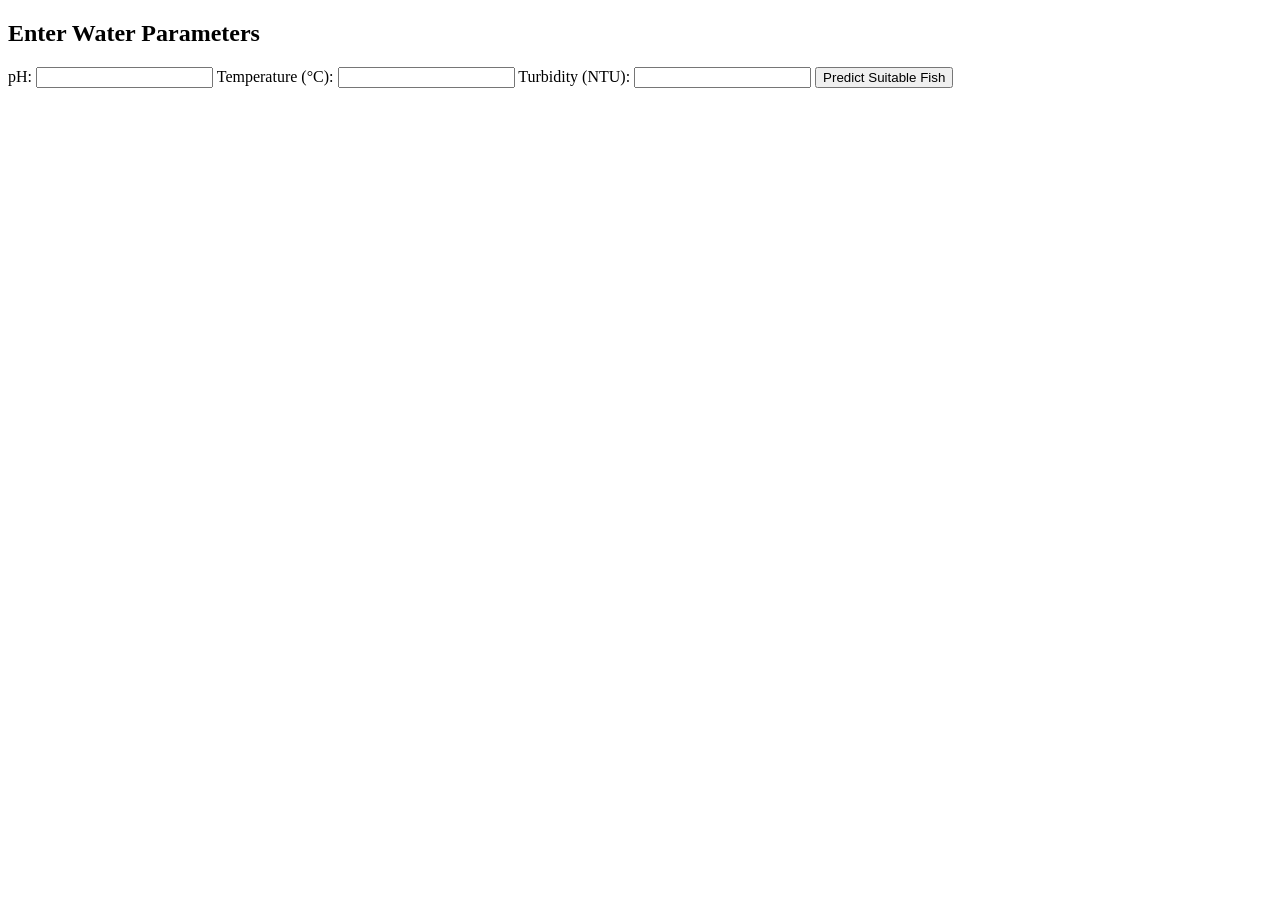
==== Fish Recomandation System/templates/index.html @ 6b7840f5 "Add files via upload" ====
<!DOCTYPE html>
<html>
  <head>
    <title>Fish Suitability Predictor</title>
    <link
      rel="stylesheet"
      href="{{ url_for('static', filename='style.css') }}"
    />
  </head>
  <body>
    <h2>Enter Water Parameters</h2>
    <form method="POST" action="/predict">
      <label>pH:</label>
      <input type="number" step="0.01" name="ph" required />

      <label>Temperature (°C):</label>
      <input type="number" step="0.01" name="temperature" required />

      <label>Turbidity (NTU):</label>
      <input type="number" step="0.01" name="turbidity" required />

      <input type="submit" value="Predict Suitable Fish" />
    </form>
  </body>
</html>
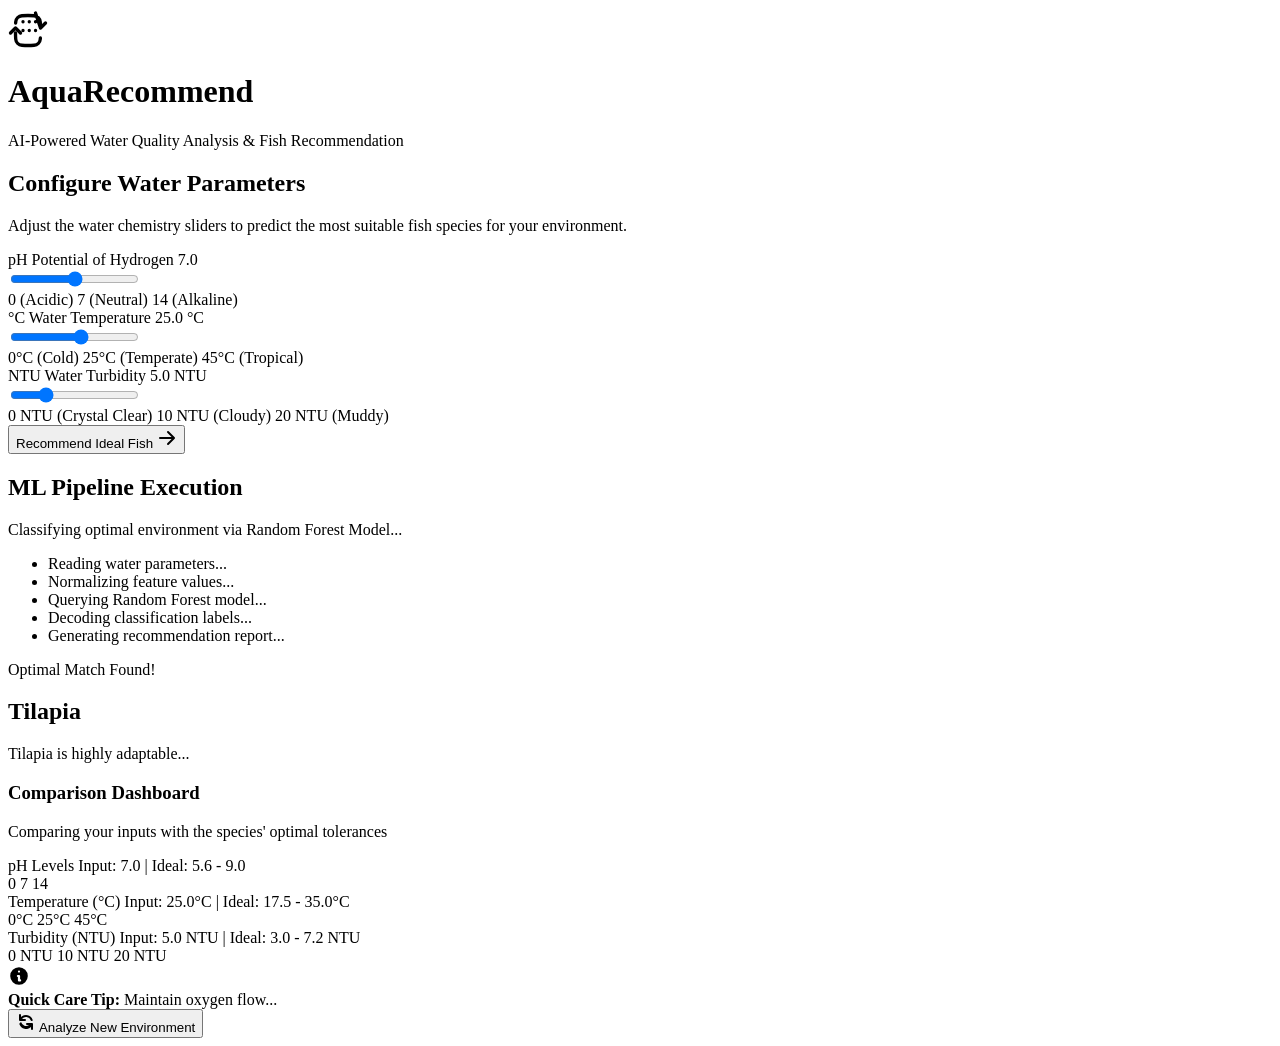
==== commit 0d40e988: "Update app with interactive UI, retrained model, and deployment configurations" ====
--- a/Fish Recomandation System/templates/index.html
+++ b/Fish Recomandation System/templates/index.html
@@ -1,25 +1,534 @@
-<!DOCTYPE html>
-<html>
-  <head>
-    <title>Fish Suitability Predictor</title>
-    <link
-      rel="stylesheet"
-      href="{{ url_for('static', filename='style.css') }}"
-    />
-  </head>
-  <body>
-    <h2>Enter Water Parameters</h2>
-    <form method="POST" action="/predict">
-      <label>pH:</label>
-      <input type="number" step="0.01" name="ph" required />
-
-      <label>Temperature (°C):</label>
-      <input type="number" step="0.01" name="temperature" required />
-
-      <label>Turbidity (NTU):</label>
-      <input type="number" step="0.01" name="turbidity" required />
-
-      <input type="submit" value="Predict Suitable Fish" />
-    </form>
-  </body>
-</html>
+<!DOCTYPE html>
+<html lang="en">
+  <head>
+    <meta charset="UTF-8" />
+    <meta name="viewport" content="width=device-width, initial-scale=1.0" />
+    <title>AquaRecommend - Intelligent Fish Suitability Predictor</title>
+    <!-- Google Fonts -->
+    <link rel="preconnect" href="https://fonts.googleapis.com" />
+    <link rel="preconnect" href="https://fonts.gstatic.com" crossorigin />
+    <link
+      href="https://fonts.googleapis.com/css2?family=Outfit:wght@300;400;600;800&family=Poppins:wght@300;400;500;600;700&display=swap"
+      rel="stylesheet"
+    />
+    <!-- Custom Style Sheet -->
+    <link
+      rel="stylesheet"
+      href="{{ url_for('static', filename='style.css') }}"
+    />
+  </head>
+  <body>
+    <!-- Background Animated Waves -->
+    <div class="water-bg">
+      <div class="bubble bubble-1"></div>
+      <div class="bubble bubble-2"></div>
+      <div class="bubble bubble-3"></div>
+      <div class="bubble bubble-4"></div>
+    </div>
+
+    <div class="app-container">
+      <!-- Header -->
+      <header class="app-header">
+        <div class="logo">
+          <svg viewBox="0 0 24 24" width="40" height="40" fill="none" stroke="currentColor" stroke-width="2">
+            <path stroke-linecap="round" stroke-linejoin="round" d="M19.5 12c0-1.232-.046-2.453-.138-3.662a4.006 4.006 0 00-3.7-3.7 48.656 48.656 0 00-7.324 0 4.006 4.006 0 00-3.7 3.7c-.017.22-.032.441-.046.662M19.5 12l3-3m-3 3l-3-9m-12 12c0 1.232.046 2.453.138 3.662a4.006 4.006 0 003.7 3.7 48.656 48.656 0 007.324 0 4.006 4.006 0 003.7-3.7c.017-.22.032-.441.046-.662M4.5 12l-3 3m3-3l3 3M9 8.25h.008v.008H9V8.25zm.008 5.25H9v.008h.008V13.5zm3.75-5.25h.008v.008h-.008V8.25zm.008 5.25h-.008v.008h.008V13.5zm3.75-5.25h.008v.008h-.008V8.25zm.008 5.25h-.008v.008h.008V13.5z" />
+          </svg>
+          <h1>AquaRecommend</h1>
+        </div>
+        <p class="subtitle">AI-Powered Water Quality Analysis & Fish Recommendation</p>
+      </header>
+
+      <!-- Main Card -->
+      <main class="glass-card">
+        <!-- Section 1: Form Inputs -->
+        <section id="input-section" class="card-section active">
+          <h2 class="section-title">Configure Water Parameters</h2>
+          <p class="section-desc">Adjust the water chemistry sliders to predict the most suitable fish species for your environment.</p>
+
+          <form id="predict-form" class="interactive-form">
+            <!-- pH Control -->
+            <div class="input-group">
+              <div class="input-header">
+                <span class="input-label">
+                  <span class="icon">pH</span>
+                  Potential of Hydrogen
+                </span>
+                <span id="ph-badge" class="value-badge badge-neutral">7.0</span>
+              </div>
+              <input
+                type="range"
+                id="ph"
+                name="ph"
+                min="0"
+                max="14"
+                step="0.1"
+                value="7.0"
+                class="slider-control ph-slider"
+              />
+              <div class="slider-labels">
+                <span>0 (Acidic)</span>
+                <span>7 (Neutral)</span>
+                <span>14 (Alkaline)</span>
+              </div>
+            </div>
+
+            <!-- Temperature Control -->
+            <div class="input-group">
+              <div class="input-header">
+                <span class="input-label">
+                  <span class="icon">°C</span>
+                  Water Temperature
+                </span>
+                <span id="temp-badge" class="value-badge badge-neutral">25.0 °C</span>
+              </div>
+              <input
+                type="range"
+                id="temperature"
+                name="temperature"
+                min="0"
+                max="45"
+                step="0.5"
+                value="25.0"
+                class="slider-control temp-slider"
+              />
+              <div class="slider-labels">
+                <span>0°C (Cold)</span>
+                <span>25°C (Temperate)</span>
+                <span>45°C (Tropical)</span>
+              </div>
+            </div>
+
+            <!-- Turbidity Control -->
+            <div class="input-group">
+              <div class="input-header">
+                <span class="input-label">
+                  <span class="icon">NTU</span>
+                  Water Turbidity
+                </span>
+                <span id="turbidity-badge" class="value-badge badge-neutral">5.0 NTU</span>
+              </div>
+              <input
+                type="range"
+                id="turbidity"
+                name="turbidity"
+                min="0"
+                max="20"
+                step="0.1"
+                value="5.0"
+                class="slider-control turbidity-slider"
+              />
+              <div class="slider-labels">
+                <span>0 NTU (Crystal Clear)</span>
+                <span>10 NTU (Cloudy)</span>
+                <span>20 NTU (Muddy)</span>
+              </div>
+            </div>
+
+            <button type="submit" id="submit-btn" class="action-btn">
+              <span>Recommend Ideal Fish</span>
+              <svg viewBox="0 0 20 20" fill="currentColor" width="20" height="20">
+                <path fill-rule="evenodd" d="M10.293 3.293a1 1 0 011.414 0l6 6a1 1 0 010 1.414l-6 6a1 1 0 01-1.414-1.414L14.586 11H3a1 1 0 110-2h11.586l-4.293-4.293a1 1 0 010-1.414z" clip-rule="evenodd" />
+              </svg>
+            </button>
+          </form>
+        </section>
+
+        <!-- Section 2: Loading Process -->
+        <section id="process-section" class="card-section">
+          <h2 class="section-title">ML Pipeline Execution</h2>
+          <p class="section-desc">Classifying optimal environment via Random Forest Model...</p>
+
+          <div class="progress-bar-container">
+            <div id="pipeline-progress" class="progress-bar-fill"></div>
+          </div>
+
+          <ul class="pipeline-steps">
+            <li id="step-1" class="step">
+              <span class="step-indicator"></span>
+              <span class="step-text">Reading water parameters...</span>
+            </li>
+            <li id="step-2" class="step">
+              <span class="step-indicator"></span>
+              <span class="step-text">Normalizing feature values...</span>
+            </li>
+            <li id="step-3" class="step">
+              <span class="step-indicator"></span>
+              <span class="step-text">Querying Random Forest model...</span>
+            </li>
+            <li id="step-4" class="step">
+              <span class="step-indicator"></span>
+              <span class="step-text">Decoding classification labels...</span>
+            </li>
+            <li id="step-5" class="step">
+              <span class="step-indicator"></span>
+              <span class="step-text">Generating recommendation report...</span>
+            </li>
+          </ul>
+        </section>
+
+        <!-- Section 3: Prediction Result -->
+        <section id="result-section" class="card-section">
+          <div class="result-header">
+            <div class="badge-success-glow">Optimal Match Found!</div>
+            <h2 id="result-fish-name" class="fish-name-title">Tilapia</h2>
+            <p id="result-fish-desc" class="fish-description">Tilapia is highly adaptable...</p>
+          </div>
+
+          <!-- Analysis Charts Container -->
+          <div class="comparison-dashboard">
+            <h3>Comparison Dashboard</h3>
+            <p class="chart-subtitle">Comparing your inputs with the species' optimal tolerances</p>
+
+            <!-- pH Chart -->
+            <div class="chart-group">
+              <div class="chart-header">
+                <span>pH Levels</span>
+                <span id="chart-ph-lbl">Input: 7.0 | Ideal: 5.6 - 9.0</span>
+              </div>
+              <div class="comparison-track-bg">
+                <div id="chart-ph-safe" class="comparison-safe-range"></div>
+                <div id="chart-ph-pin" class="comparison-pin"></div>
+              </div>
+              <div class="chart-footer">
+                <span>0</span>
+                <span>7</span>
+                <span>14</span>
+              </div>
+            </div>
+
+            <!-- Temp Chart -->
+            <div class="chart-group">
+              <div class="chart-header">
+                <span>Temperature (°C)</span>
+                <span id="chart-temp-lbl">Input: 25.0°C | Ideal: 17.5 - 35.0°C</span>
+              </div>
+              <div class="comparison-track-bg">
+                <div id="chart-temp-safe" class="comparison-safe-range"></div>
+                <div id="chart-temp-pin" class="comparison-pin"></div>
+              </div>
+              <div class="chart-footer">
+                <span>0°C</span>
+                <span>25°C</span>
+                <span>45°C</span>
+              </div>
+            </div>
+
+            <!-- Turbidity Chart -->
+            <div class="chart-group">
+              <div class="chart-header">
+                <span>Turbidity (NTU)</span>
+                <span id="chart-turbidity-lbl">Input: 5.0 NTU | Ideal: 3.0 - 7.2 NTU</span>
+              </div>
+              <div class="comparison-track-bg">
+                <div id="chart-turbidity-safe" class="comparison-safe-range"></div>
+                <div id="chart-turbidity-pin" class="comparison-pin"></div>
+              </div>
+              <div class="chart-footer">
+                <span>0 NTU</span>
+                <span>10 NTU</span>
+                <span>20 NTU</span>
+              </div>
+            </div>
+          </div>
+
+          <!-- Tips & Advice -->
+          <div class="tips-box">
+            <svg viewBox="0 0 20 20" fill="currentColor" width="22" height="22">
+              <path fill-rule="evenodd" d="M18 10a8 8 0 11-16 0 8 8 0 0116 0zm-7-4a1 1 0 11-2 0 1 1 0 012 0zM9 9a1 1 0 000 2v3a1 1 0 001 1h1a1 1 0 100-2v-3a1 1 0 00-1-1H9z" clip-rule="evenodd" />
+            </svg>
+            <div>
+              <strong>Quick Care Tip:</strong>
+              <span id="result-fish-tips">Maintain oxygen flow...</span>
+            </div>
+          </div>
+
+          <!-- Reset Button -->
+          <button id="reset-btn" class="action-btn outline">
+            <svg viewBox="0 0 20 20" fill="currentColor" width="20" height="20">
+              <path fill-rule="evenodd" d="M4 2a1 1 0 011 1v2.101a7.002 7.002 0 0111.601 2.566 1 1 0 11-1.885.666A5.002 5.002 0 005.999 7H9a1 1 0 110 2H4a1 1 0 01-1-1V3a1 1 0 011-1zm.008 9.057a1 1 0 011.214-.722 5.002 5.002 0 007.778 2.665H11a1 1 0 110-2h5a1 1 0 011 1v5a1 1 0 11-2 0v-2.101a7.002 7.002 0 01-11.601-2.566 1 1 0 01.722-1.214z" clip-rule="evenodd" />
+            </svg>
+            <span>Analyze New Environment</span>
+          </button>
+        </section>
+      </main>
+    </div>
+
+    <!-- Javascript Logical Controller -->
+    <script>
+      // Database of Fish Tolerances and Metadata
+      const fishMetadata = {
+        tilapia: {
+          name: "Tilapia",
+          desc: "Tilapia is a robust, highly adaptable fish that is extremely popular in commercial aquaculture. It exhibits fast growth and handles environmental changes exceptionally well.",
+          ph: { min: 5.6, max: 9.0, mean: 7.83 },
+          temp: { min: 17.5, max: 35.0, mean: 19.55 },
+          turb: { min: 3.0, max: 7.2, mean: 3.80 },
+          tips: "Prefers warm temperatures. Tolerates fluctuating water quality and lower dissolved oxygen better than most other species."
+        },
+        rui: {
+          name: "Rui (Rohu)",
+          desc: "Rui is a species of the carp family widely cultivated in South Asia. It is a column feeder and prefers clean, well-oxygenated water.",
+          ph: { min: 6.0, max: 8.9, mean: 7.06 },
+          temp: { min: 20.87, max: 35.0, mean: 22.43 },
+          turb: { min: 3.31, max: 7.5, mean: 3.75 },
+          tips: "Requires clean water with high aeration. It is sensitive to highly acidic waters below pH 6.0."
+        },
+        pangas: {
+          name: "Pangas (Yellowtail Catfish)",
+          desc: "Pangas is a fast-growing catfish species that thrives in warm climates. It is highly valued for intensive aquaculture setups due to its high density tolerance.",
+          ph: { min: 6.5, max: 9.0, mean: 8.46 },
+          temp: { min: 17.81, max: 30.0, mean: 21.55 },
+          turb: { min: 1.0, max: 6.8, mean: 3.69 },
+          tips: "Thrives in slightly alkaline water. Needs consistent feeding and high stocking parameters to grow optimally."
+        },
+        silverCup: {
+          name: "Silver Cup (Silver Carp)",
+          desc: "Silver Carp is a filter-feeding freshwater species. It plays a key role in ecological farming by grazing on excessive green algae and maintaining water clarity.",
+          ph: { min: 6.0, max: 8.8, mean: 6.82 },
+          temp: { min: 21.06, max: 32.0, mean: 22.23 },
+          turb: { min: 3.56, max: 7.0, mean: 3.89 },
+          tips: "Controls organic algae blooms efficiently. Be cautious, as they are strong jumpers when startled by noise."
+        },
+        katla: {
+          name: "Katla (Indian Carp)",
+          desc: "Katla is a surface-feeding freshwater carp. It has a high growth rate and broad head, feeding extensively on zooplankton near the surface.",
+          ph: { min: 6.0, max: 8.5, mean: 7.69 },
+          temp: { min: 21.12, max: 32.0, mean: 23.18 },
+          turb: { min: 3.6, max: 5.5, mean: 3.74 },
+          tips: "Ideal for polyculture ponds. Pair them with bottom-feeders to efficiently utilize the entire water column."
+        },
+        sing: {
+          name: "Sing (Asian Catfish / Shingi)",
+          desc: "Sing is an air-breathing freshwater catfish known for its rich nutritional value. It can survive in shallow, swampy, and low-oxygen environments.",
+          ph: { min: 6.5, max: 8.5, mean: 7.33 },
+          temp: { min: 21.0, max: 32.0, mean: 23.49 },
+          turb: { min: 3.56, max: 7.5, mean: 4.48 },
+          tips: "Thrives in muddy or organic bottoms. Highly robust and can breathe atmospheric air using an accessory respiratory organ."
+        },
+        shrimp: {
+          name: "Shrimp",
+          desc: "Shrimp are sensitive, high-value crustaceans. They require stable water conditions with clean parameters and clean sandy-muddy bottoms.",
+          ph: { min: 6.51, max: 7.9, mean: 7.15 },
+          temp: { min: 18.0, max: 32.0, mean: 22.14 },
+          turb: { min: 3.6, max: 15.8, mean: 6.83 },
+          tips: "Provide plenty of benthic cover and ensure highly stable pH levels, as shrimp molt frequently and are vulnerable during this time."
+        },
+        karpio: {
+          name: "Karpio (Common Carp)",
+          desc: "Common Carp is an extremely resilient bottom-feeder. It can survive in freezing winter temperatures and adapts to almost any pond system.",
+          ph: { min: 7.0, max: 7.5, mean: 7.24 },
+          temp: { min: 4.0, max: 30.0, mean: 19.36 },
+          turb: { min: 5.0, max: 10.0, mean: 7.68 },
+          tips: "Avoid overfeeding in cold water (below 10°C) as their metabolic rate drops drastically. Thrives in soft clay bottoms."
+        },
+        prawn: {
+          name: "Prawn",
+          desc: "Freshwater prawns require clean, tropical warm waters. They are territorial bottom dwellers that feed on plant material, small worms, and detritus.",
+          ph: { min: 7.3, max: 8.3, mean: 7.90 },
+          temp: { min: 26.0, max: 32.0, mean: 28.90 },
+          turb: { min: 4.0, max: 8.5, mean: 6.42 },
+          tips: "Keep stocking density moderate to prevent cannibalism. Requires high aeration and clean sandy bottoms."
+        },
+        koi: {
+          name: "Koi Carp",
+          desc: "Koi are colorful, domestic ornamental fish bred for decorative garden ponds. They are active, intelligent, and can live for decades.",
+          ph: { min: 5.5, max: 8.5, mean: 6.68 },
+          temp: { min: 18.0, max: 32.0, mean: 26.02 },
+          turb: { min: 4.0, max: 6.1, mean: 4.62 },
+          tips: "Install strong biological filtration systems to cope with high organic waste loads and keep the water clear for visibility."
+        },
+        magur: {
+          name: "Magur (Walking Catfish)",
+          desc: "Magur is an incredibly tough, air-breathing local catfish. It can crawl short distances over damp ground and survive in hypoxic pools.",
+          ph: { min: 7.1, max: 7.4, mean: 7.24 },
+          temp: { min: 21.0, max: 28.0, mean: 25.18 },
+          turb: { min: 7.0, max: 8.0, mean: 7.71 },
+          tips: "Pond boundaries must be fenced securely, as Magur can migrate out during heavy rainfall or wet nights."
+        }
+      };
+
+      // Input Sliders and Badges DOM bindings
+      const sliders = {
+        ph: { input: document.getElementById('ph'), badge: document.getElementById('ph-badge') },
+        temp: { input: document.getElementById('temperature'), badge: document.getElementById('temp-badge') },
+        turb: { input: document.getElementById('turbidity'), badge: document.getElementById('turbidity-badge') }
+      };
+
+      // Realtime Badge Updates & Colors
+      function updatePHBadge(val) {
+        sliders.ph.badge.textContent = Number(val).toFixed(1);
+        sliders.ph.badge.className = 'value-badge';
+        if (val < 6.0) {
+          sliders.ph.badge.classList.add('badge-acidic');
+        } else if (val > 8.5) {
+          sliders.ph.badge.classList.add('badge-alkaline');
+        } else {
+          sliders.ph.badge.classList.add('badge-neutral');
+        }
+      }
+
+      function updateTempBadge(val) {
+        sliders.temp.badge.textContent = Number(val).toFixed(1) + ' °C';
+        sliders.temp.badge.className = 'value-badge';
+        if (val < 15.0) {
+          sliders.temp.badge.classList.add('badge-cold');
+        } else if (val > 30.0) {
+          sliders.temp.badge.classList.add('badge-hot');
+        } else {
+          sliders.temp.badge.classList.add('badge-temperate');
+        }
+      }
+
+      function updateTurbBadge(val) {
+        sliders.turb.badge.textContent = Number(val).toFixed(1) + ' NTU';
+        sliders.turb.badge.className = 'value-badge';
+        if (val < 4.0) {
+          sliders.turb.badge.classList.add('badge-clear');
+        } else if (val > 10.0) {
+          sliders.turb.badge.classList.add('badge-muddy');
+        } else {
+          sliders.turb.badge.classList.add('badge-cloudy');
+        }
+      }
+
+      // Input Event Listeners
+      sliders.ph.input.addEventListener('input', (e) => updatePHBadge(e.target.value));
+      sliders.temp.input.addEventListener('input', (e) => updateTempBadge(e.target.value));
+      sliders.turb.input.addEventListener('input', (e) => updateTurbBadge(e.target.value));
+
+      // Initial Badge states
+      updatePHBadge(sliders.ph.input.value);
+      updateTempBadge(sliders.temp.input.value);
+      updateTurbBadge(sliders.turb.input.value);
+
+      // Section Transitions
+      const sections = {
+        input: document.getElementById('input-section'),
+        process: document.getElementById('process-section'),
+        result: document.getElementById('result-section')
+      };
+
+      function activateSection(secId) {
+        Object.values(sections).forEach(sec => sec.classList.remove('active'));
+        sections[secId].classList.add('active');
+      }
+
+      // Draw Comparison Chart Subsystem
+      function setupComparisonChart(trackId, safeId, pinId, valBadgeId, minBound, maxBound, safeMin, safeMax, userVal, unit) {
+        const safeStartPct = ((safeMin - minBound) / (maxBound - minBound)) * 100;
+        const safeWidthPct = ((safeMax - safeMin) / (maxBound - minBound)) * 100;
+        const pinPct = Math.max(0, Math.min(100, ((userVal - minBound) / (maxBound - minBound)) * 100));
+
+        const safeRangeEl = document.getElementById(safeId);
+        const pinEl = document.getElementById(pinId);
+        const valBadgeEl = document.getElementById(valBadgeId);
+
+        safeRangeEl.style.left = safeStartPct + '%';
+        safeRangeEl.style.width = safeWidthPct + '%';
+        pinEl.style.left = pinPct + '%';
+
+        // Check suitability
+        const isOptimal = userVal >= safeMin && userVal <= safeMax;
+        if (isOptimal) {
+          pinEl.className = 'comparison-pin pin-optimal';
+          safeRangeEl.classList.add('safe-glow');
+        } else {
+          pinEl.className = 'comparison-pin pin-warning';
+          safeRangeEl.classList.remove('safe-glow');
+        }
+
+        // Set Label
+        valBadgeEl.innerHTML = `Your Water: <strong>${userVal}${unit}</strong> | Ideal Range: <strong>${safeMin} - ${safeMax}${unit}</strong>`;
+      }
+
+      // Form Submit logical flow (Fetch & Process Animation)
+      const form = document.getElementById('predict-form');
+      form.addEventListener('submit', async (e) => {
+        e.preventDefault();
+
+        // Capture Inputs
+        const phVal = parseFloat(sliders.ph.input.value);
+        const tempVal = parseFloat(sliders.temp.input.value);
+        const turbVal = parseFloat(sliders.turb.input.value);
+
+        // Switch to Process Mode
+        activateSection('process');
+
+        // Reset step animations
+        const steps = [1, 2, 3, 4, 5].map(num => document.getElementById(`step-${num}`));
+        steps.forEach(step => step.className = 'step');
+        
+        const progressBar = document.getElementById('pipeline-progress');
+        progressBar.style.width = '0%';
+
+        // Start Fetch request early so it can resolve in background
+        let responsePromise = fetch('/predict', {
+          method: 'POST',
+          headers: {
+            'Content-Type': 'application/json',
+            'Accept': 'application/json',
+            'X-Requested-With': 'XMLHttpRequest'
+          },
+          body: JSON.stringify({ ph: phVal, temperature: tempVal, turbidity: turbVal })
+        });
+
+        // Run animations sequential steps
+        const stepDelay = 650; // ms
+        for (let i = 0; i < 5; i++) {
+          steps[i].classList.add('active');
+          progressBar.style.width = ((i + 1) * 20) + '%';
+          await new Promise(r => setTimeout(r, stepDelay));
+          steps[i].classList.remove('active');
+          steps[i].classList.add('done');
+        }
+
+        // Resolve Backend Data
+        let predictedFishKey = 'tilapia'; // Default fallback
+        try {
+          const res = await responsePromise;
+          if (res.ok) {
+            const data = await res.json();
+            if (data.success && data.prediction) {
+              predictedFishKey = data.prediction.toLowerCase();
+            }
+          } else {
+            console.error("Predict endpoint error status:", res.status);
+          }
+        } catch (err) {
+          console.error("AJAX Fetch failed:", err);
+        }
+
+        // Render Result UI
+        const meta = fishMetadata[predictedFishKey] || fishMetadata.tilapia;
+
+        document.getElementById('result-fish-name').textContent = meta.name;
+        document.getElementById('result-fish-desc').textContent = meta.desc;
+        document.getElementById('result-fish-tips').textContent = meta.tips;
+
+        // Render Charts
+        setupComparisonChart(
+          'chart-ph-track', 'chart-ph-safe', 'chart-ph-pin', 'chart-ph-lbl',
+          0, 14, meta.ph.min, meta.ph.max, phVal, ''
+        );
+
+        setupComparisonChart(
+          'chart-temp-track', 'chart-temp-safe', 'chart-temp-pin', 'chart-temp-lbl',
+          0, 45, meta.temp.min, meta.temp.max, tempVal, '°C'
+        );
+
+        setupComparisonChart(
+          'chart-turbidity-track', 'chart-turbidity-safe', 'chart-turbidity-pin', 'chart-turbidity-lbl',
+          0, 20, meta.turb.min, meta.turb.max, turbVal, ' NTU'
+        );
+
+        // Transition to results page
+        activateSection('result');
+      });
+
+      // Reset application
+      document.getElementById('reset-btn').addEventListener('click', () => {
+        activateSection('input');
+      });
+    </script>
+  </body>
+</html>
